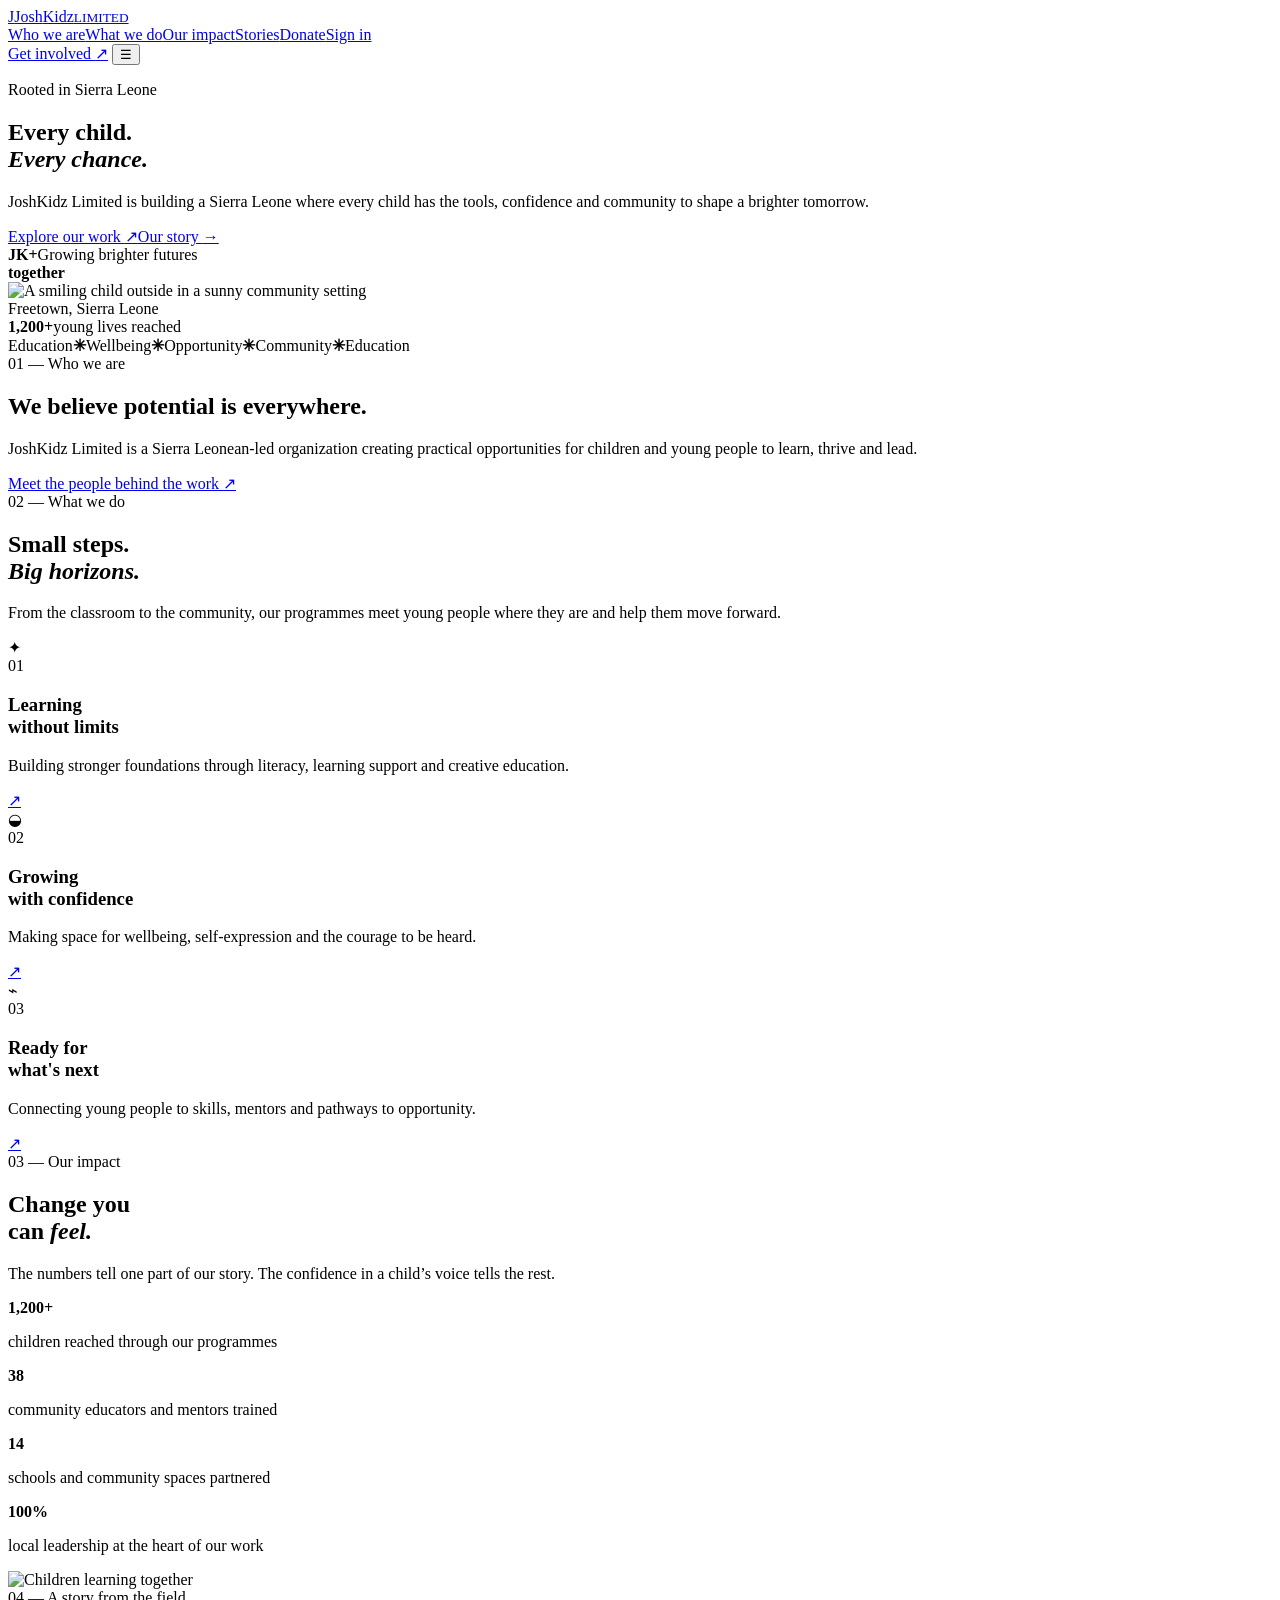
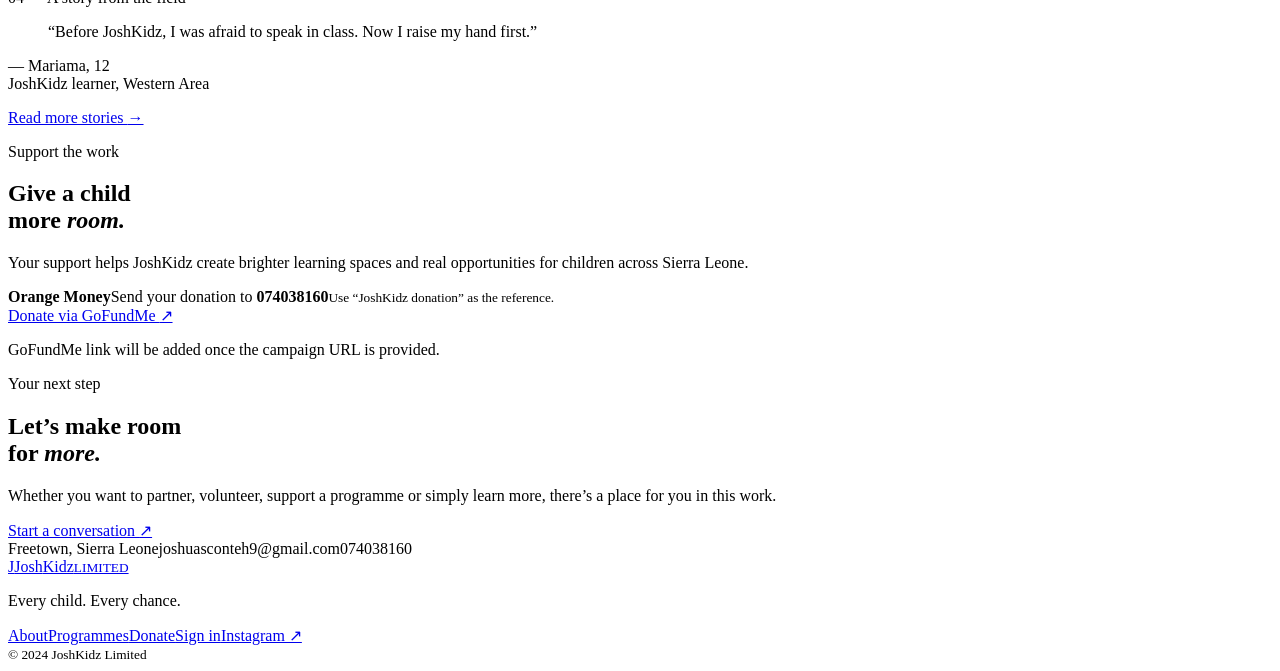
==== index.html @ fcdac900 "Rename joshkid-site.html to index.html" ====
<!doctype html>
<html lang="en">
<head>
  <meta charset="UTF-8" />
  <meta name="viewport" content="width=device-width, initial-scale=1.0" />
  <meta name="description" content="JoshKidz Limited is helping Sierra Leone's children learn, grow and lead brighter futures." />
  <title>JoshKidz Limited | Every child. Every chance.</title>
  <link rel="preconnect" href="https://fonts.googleapis.com">
  <link rel="preconnect" href="https://fonts.gstatic.com" crossorigin>
  <link href="https://fonts.googleapis.com/css2?family=DM+Sans:wght@400;500;600;700&family=Space+Grotesk:wght@500;600;700&display=swap" rel="stylesheet">
  <link rel="stylesheet" href="styles.css" />
  <link rel="stylesheet" href="donation.css" />
</head>
<body>
  <header class="site-header" id="top">
    <a class="brand" href="#top" aria-label="JoshKidz home"><span class="brand-mark">J</span><span>Josh<span>Kidz</span><small>LIMITED</small></span></a>
    <nav class="desktop-nav" aria-label="Main navigation">
      <a href="#about">Who we are</a><a href="#programmes">What we do</a><a href="#impact">Our impact</a><a href="#stories">Stories</a><a href="#donate">Donate</a><a href="auth.html">Sign in</a>
    </nav>
    <a class="header-cta" href="#contact">Get involved <span>↗</span></a>
    <button class="menu-toggle" aria-label="Open menu" aria-expanded="false">☰</button>
  </header>

  <main>
    <section class="hero">
      <div class="hero-copy reveal">
        <p class="eyebrow"><i></i> Rooted in Sierra Leone</p>
        <h1>Every child.<br><em>Every chance.</em></h1>
        <p class="hero-intro">JoshKidz Limited is building a Sierra Leone where every child has the tools, confidence and community to shape a brighter tomorrow.</p>
        <div class="hero-actions"><a class="button button-primary" href="#programmes">Explore our work <span>↗</span></a><a class="text-link" href="#about">Our story <span>→</span></a></div>
        <div class="hero-note"><span class="avatar-stack"><b>J</b><b>K</b><b>+</b></span><span>Growing brighter futures<br><strong>together</strong></span></div>
      </div>
      <div class="hero-art reveal delay-1">
        <div class="sun-disc"></div>
        <img src="https://images.unsplash.com/photo-1504159506876-f8338247a14a?auto=format&fit=crop&w=1200&q=85" alt="A smiling child outside in a sunny community setting" />
        <div class="image-label"><span class="pulse-dot"></span> Freetown, Sierra Leone</div>
        <div class="floating-stat"><strong>1,200+</strong><span>young lives reached</span></div>
      </div>
    </section>

    <section class="ticker" aria-label="Our focus areas"><span>Education</span><b>✳</b><span>Wellbeing</span><b>✳</b><span>Opportunity</span><b>✳</b><span>Community</span><b>✳</b><span>Education</span></section>

    <section class="section intro-section" id="about">
      <div class="section-kicker">01 — Who we are</div>
      <div class="intro-grid"><h2>We believe potential is <span>everywhere.</span></h2><div class="intro-body"><p>JoshKidz Limited is a Sierra Leonean-led organization creating practical opportunities for children and young people to learn, thrive and lead.</p><a class="arrow-link" href="#contact">Meet the people behind the work <span>↗</span></a></div></div>
    </section>

    <section class="programmes-band" id="programmes">
      <div class="section programmes-inner"><div class="section-kicker light">02 — What we do</div><div class="section-heading-row"><h2>Small steps.<br><em>Big horizons.</em></h2><p>From the classroom to the community, our programmes meet young people where they are and help them move forward.</p></div>
        <div class="programme-grid">
          <article class="programme-card card-yellow"><div class="card-icon">✦</div><span class="card-number">01</span><h3>Learning<br>without limits</h3><p>Building stronger foundations through literacy, learning support and creative education.</p><a href="#contact" aria-label="Learn about learning without limits">↗</a></article>
          <article class="programme-card card-coral"><div class="card-icon">◒</div><span class="card-number">02</span><h3>Growing<br>with confidence</h3><p>Making space for wellbeing, self-expression and the courage to be heard.</p><a href="#contact" aria-label="Learn about growing with confidence">↗</a></article>
          <article class="programme-card card-green"><div class="card-icon">⌁</div><span class="card-number">03</span><h3>Ready for<br>what's next</h3><p>Connecting young people to skills, mentors and pathways to opportunity.</p><a href="#contact" aria-label="Learn about ready for what's next">↗</a></article>
        </div>
      </div>
    </section>

    <section class="section impact-section" id="impact"><div class="section-kicker">03 — Our impact</div><div class="impact-grid"><div><h2>Change you<br>can <em>feel.</em></h2><p class="impact-copy">The numbers tell one part of our story. The confidence in a child’s voice tells the rest.</p></div><div class="metrics"><div class="metric"><strong>1,200<span>+</span></strong><p>children reached through our programmes</p></div><div class="metric"><strong>38</strong><p>community educators and mentors trained</p></div><div class="metric"><strong>14</strong><p>schools and community spaces partnered</p></div><div class="metric"><strong>100<span>%</span></strong><p>local leadership at the heart of our work</p></div></div></div></section>

    <section class="story-section" id="stories"><div class="story-image"><img src="https://images.unsplash.com/photo-1542810634-71277d95dcbb?auto=format&fit=crop&w=1000&q=85" alt="Children learning together" /></div><div class="story-copy"><div class="section-kicker">04 — A story from the field</div><blockquote>“Before JoshKidz, I was afraid to speak in class. Now I raise my hand first.”</blockquote><p class="story-person">— Mariama, 12<br><span>JoshKidz learner, Western Area</span></p><a class="text-link" href="#contact">Read more stories <span>→</span></a></div></section>

    <section class="donation-section" id="donate"><div class="donation-inner"><div><p class="eyebrow"><i></i> Support the work</p><h2>Give a child<br>more <em>room.</em></h2></div><div class="donation-copy"><p>Your support helps JoshKidz create brighter learning spaces and real opportunities for children across Sierra Leone.</p><div class="donation-method"><strong>Orange Money</strong><span>Send your donation to <b>074038160</b></span><small>Use “JoshKidz donation” as the reference.</small></div><a class="button button-primary" href="#" aria-label="GoFundMe donation page">Donate via GoFundMe <span>↗</span></a><p class="link-note">GoFundMe link will be added once the campaign URL is provided.</p></div></div></section>

    <section class="contact-section" id="contact"><div class="contact-inner"><div><p class="eyebrow"><i></i> Your next step</p><h2>Let’s make room<br>for <em>more.</em></h2></div><div class="contact-side"><p>Whether you want to partner, volunteer, support a programme or simply learn more, there’s a place for you in this work.</p><a class="button button-light" href="mailto:joshuasconteh9@gmail.com">Start a conversation <span>↗</span></a><div class="contact-details"><span>Freetown, Sierra Leone</span><span>joshuasconteh9@gmail.com</span><span>074038160</span></div></div></div></section>
  </main>
  <footer class="site-footer"><a class="brand" href="#top"><span class="brand-mark">J</span><span>Josh<span>Kidz</span><small>LIMITED</small></span></a><p>Every child. Every chance.</p><div class="footer-links"><a href="#about">About</a><a href="#programmes">Programmes</a><a href="#donate">Donate</a><a href="auth.html">Sign in</a><a href="#top">Instagram ↗</a></div><small>© 2024 JoshKidz Limited</small></footer>
  <script src="script.js"></script>
</body>
</html>
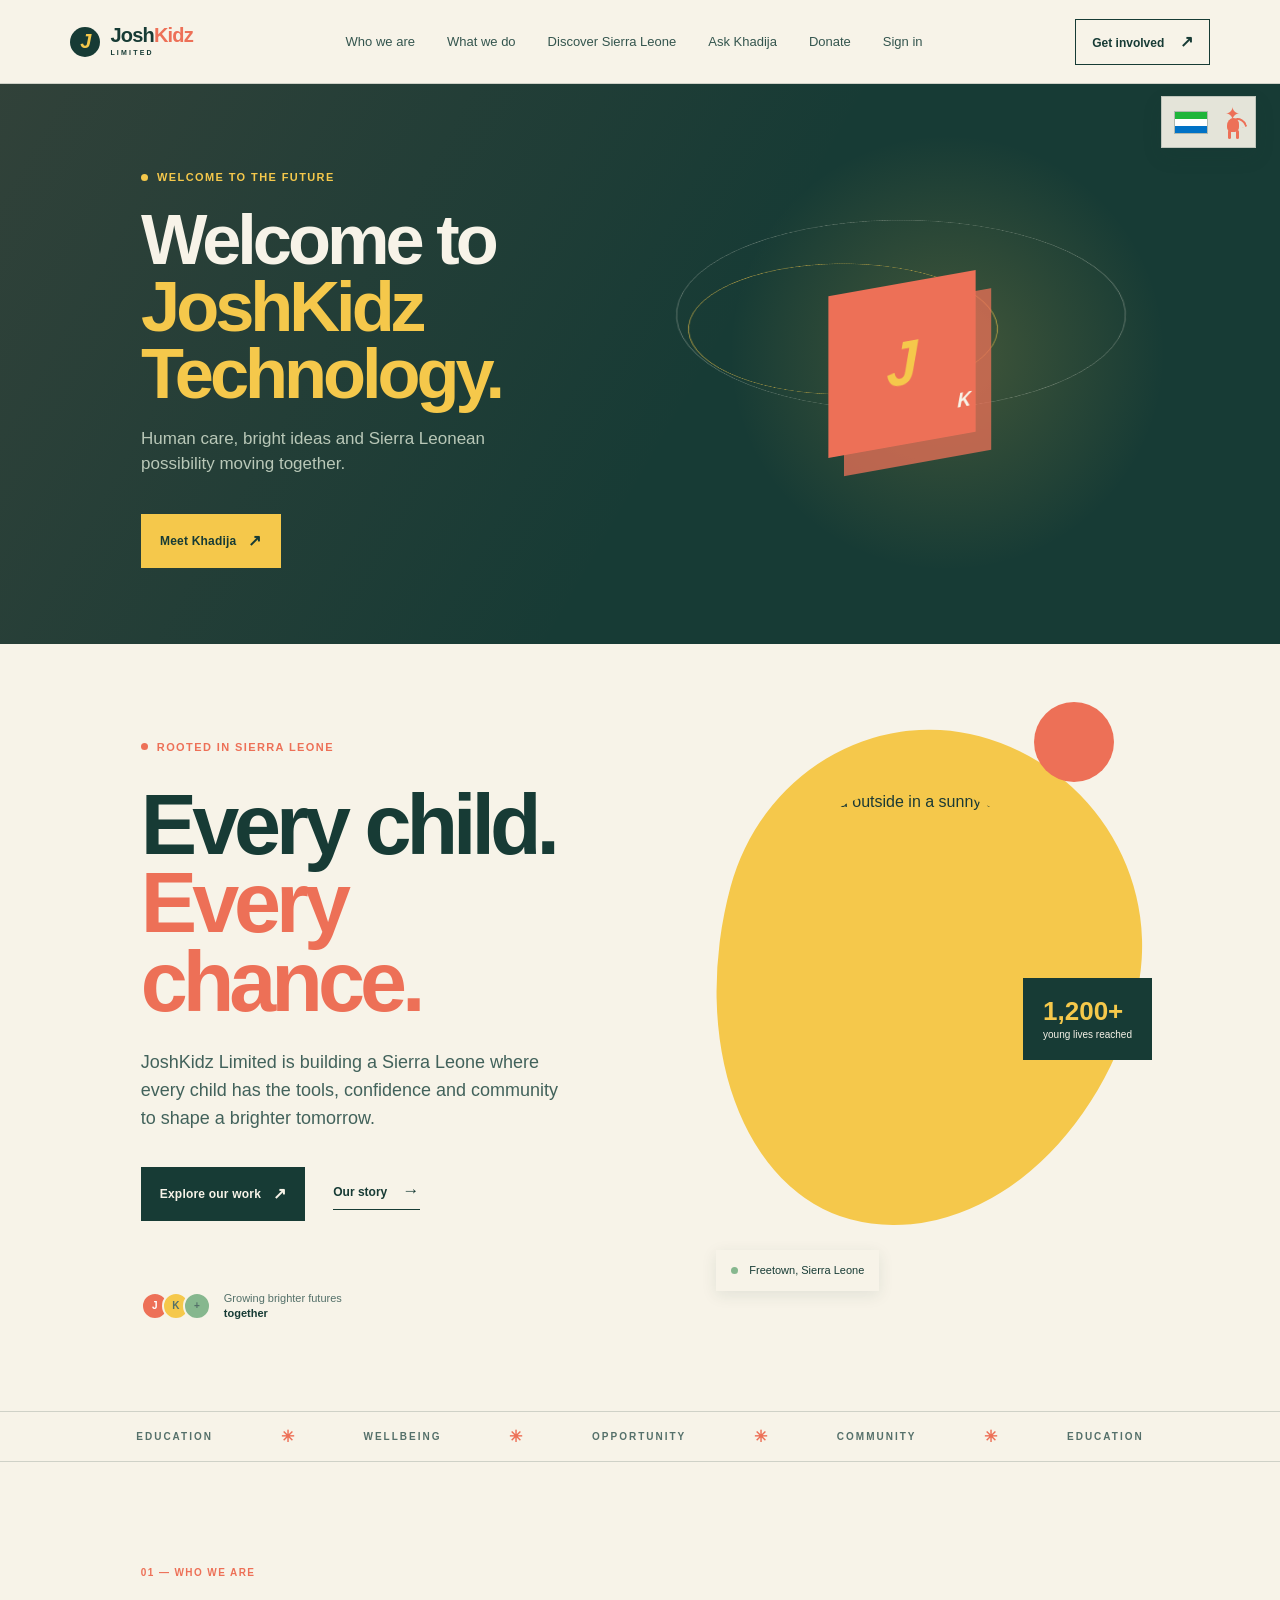
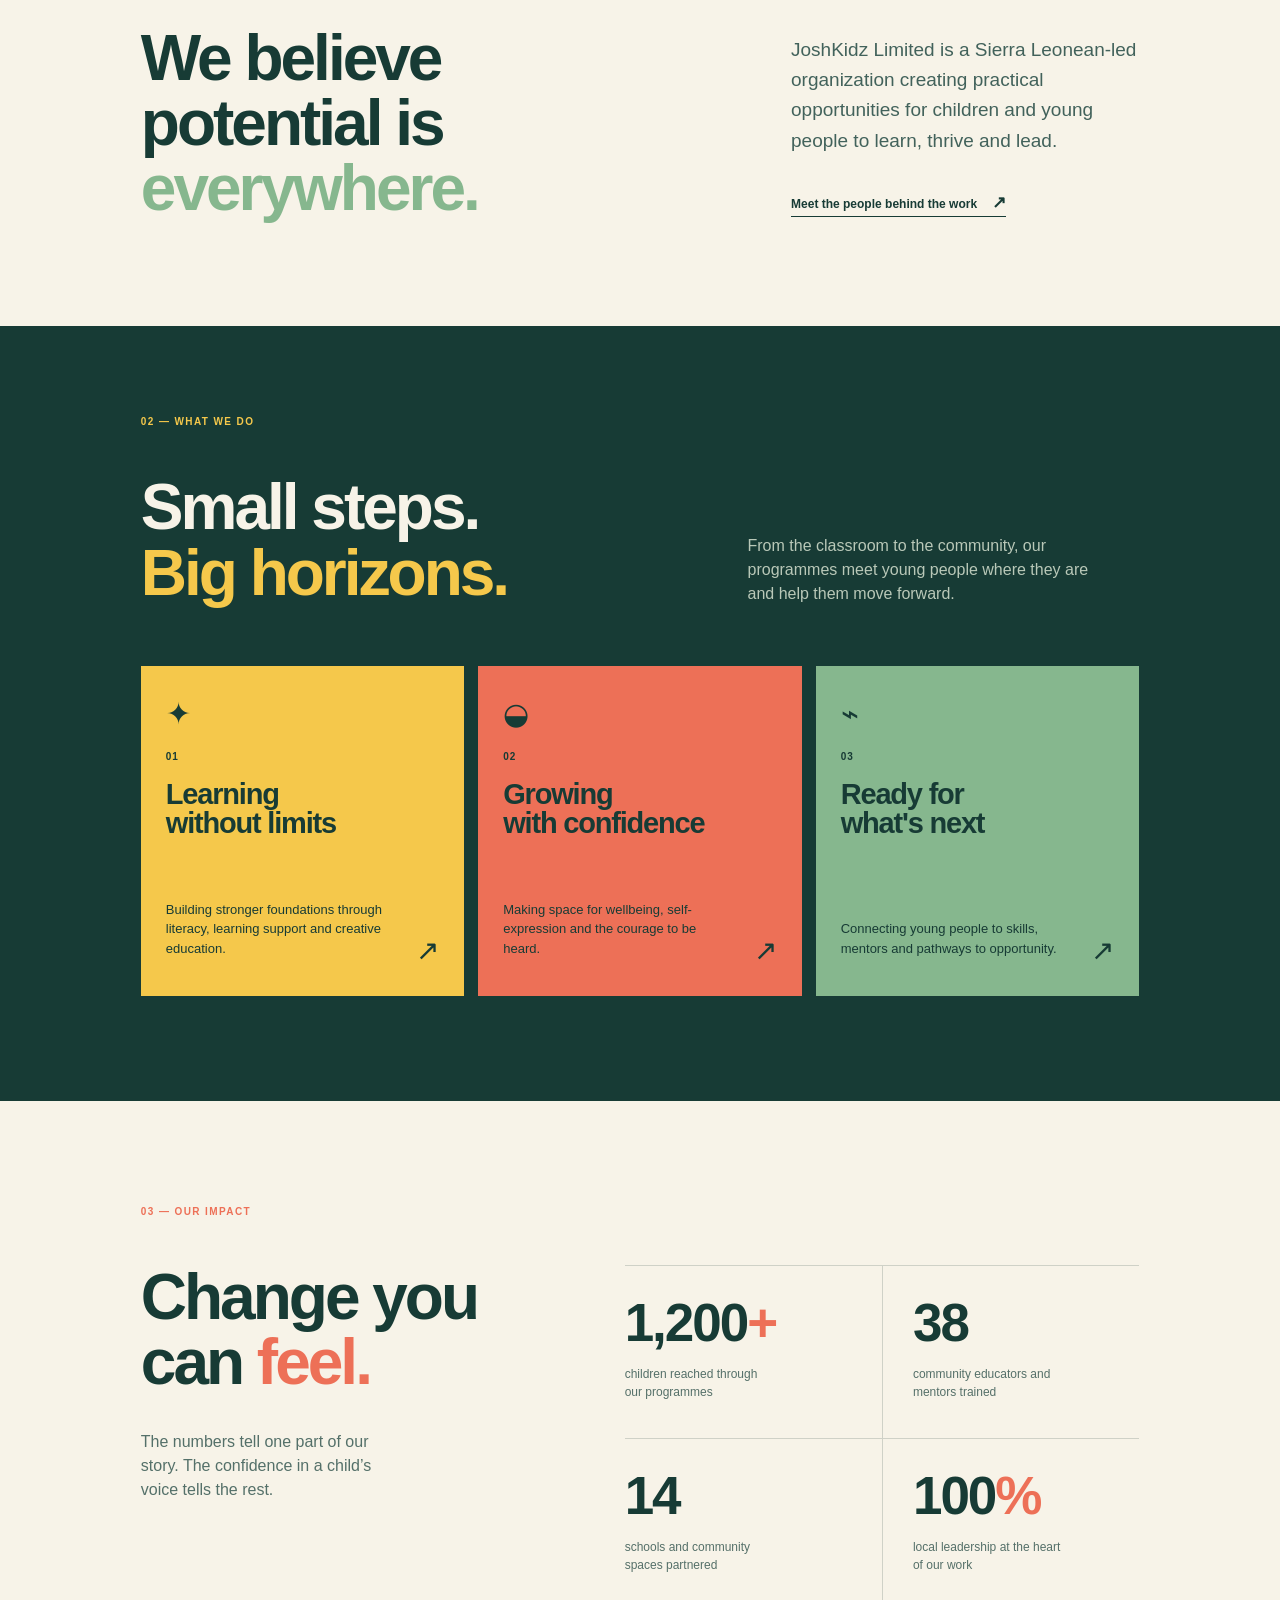
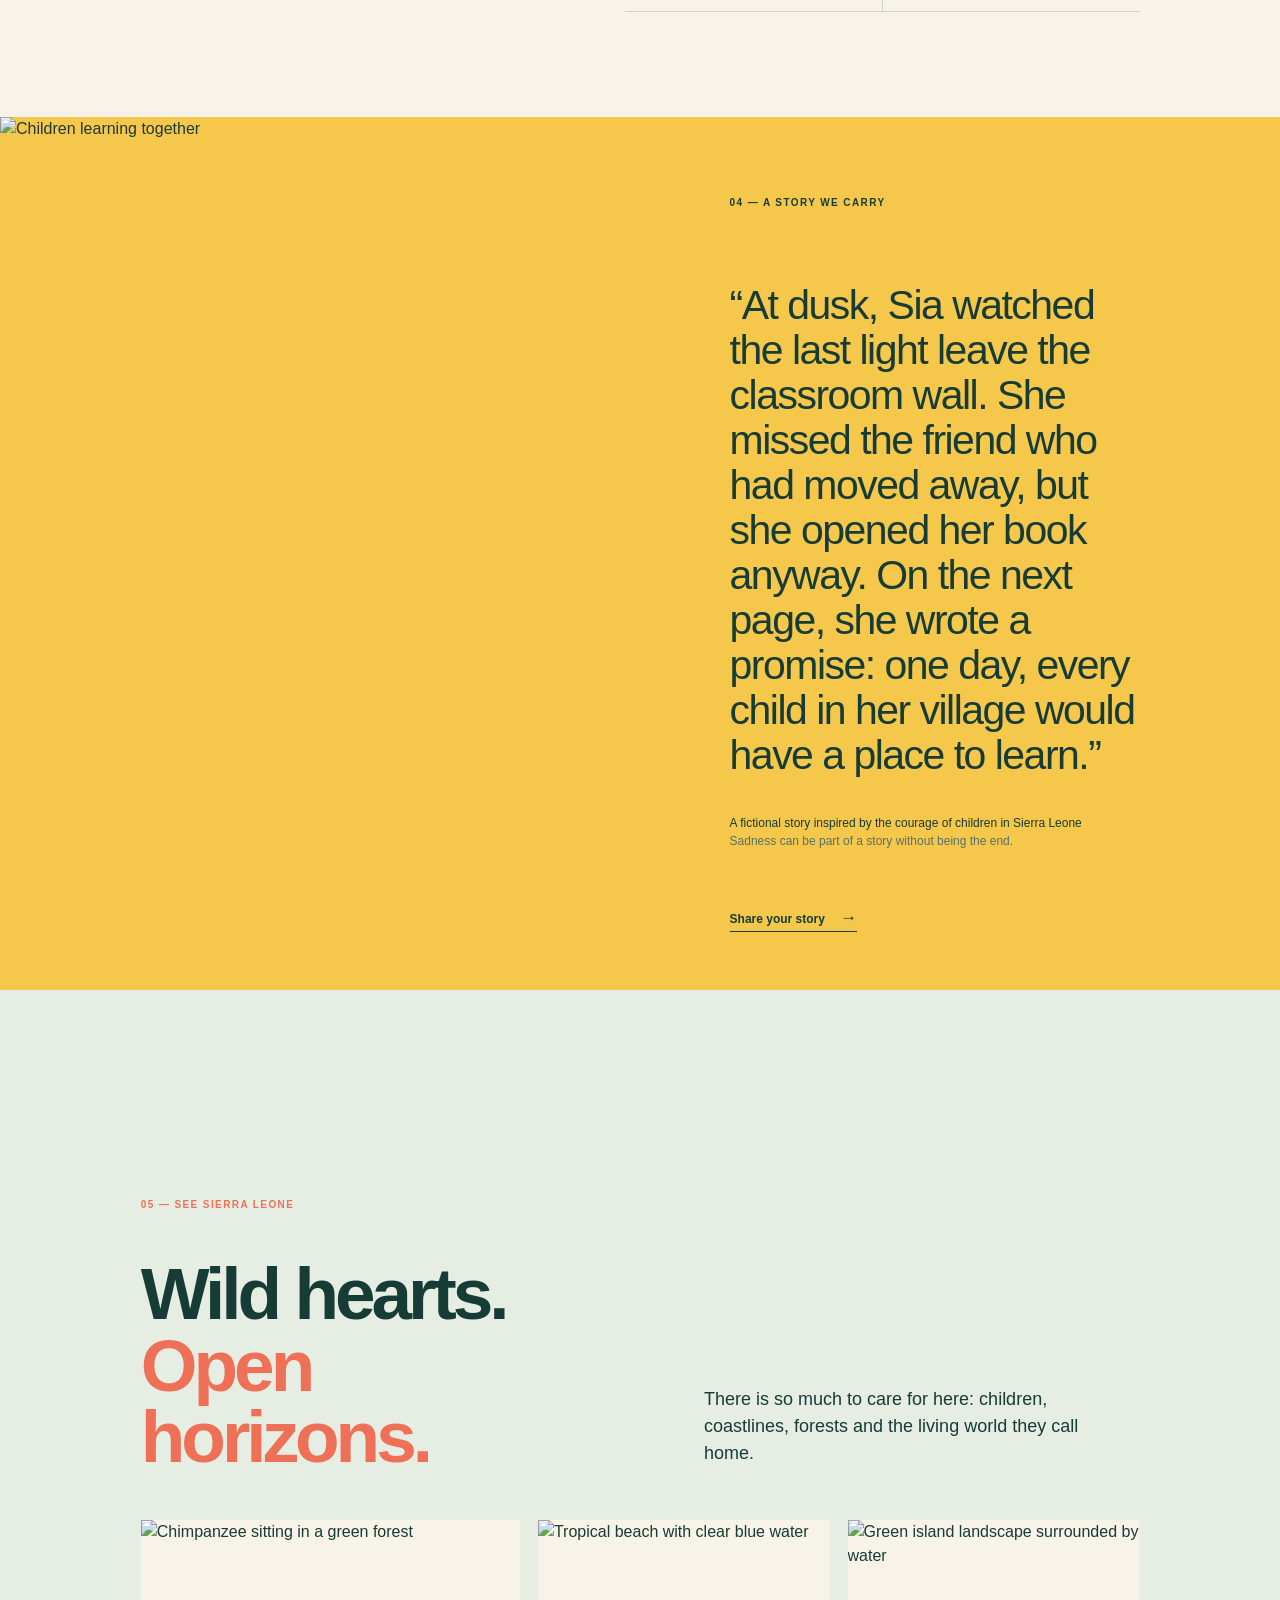
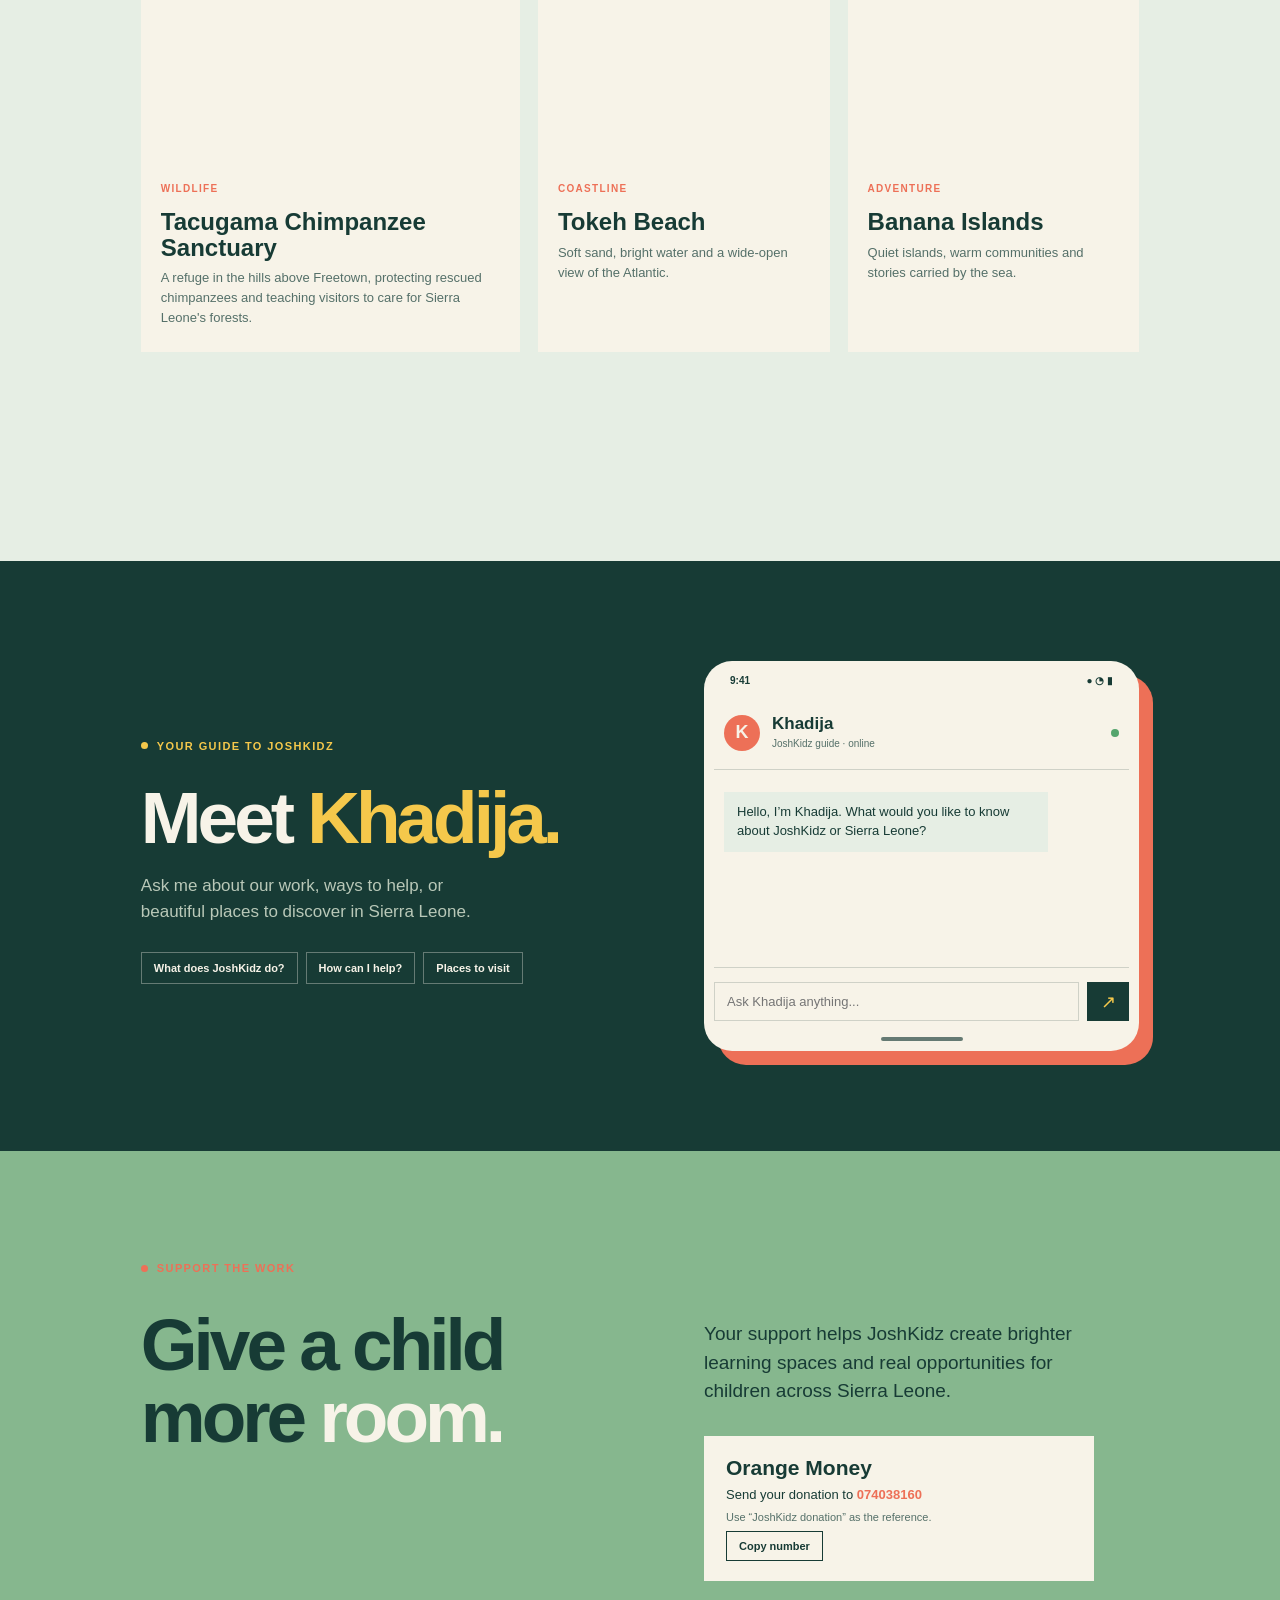
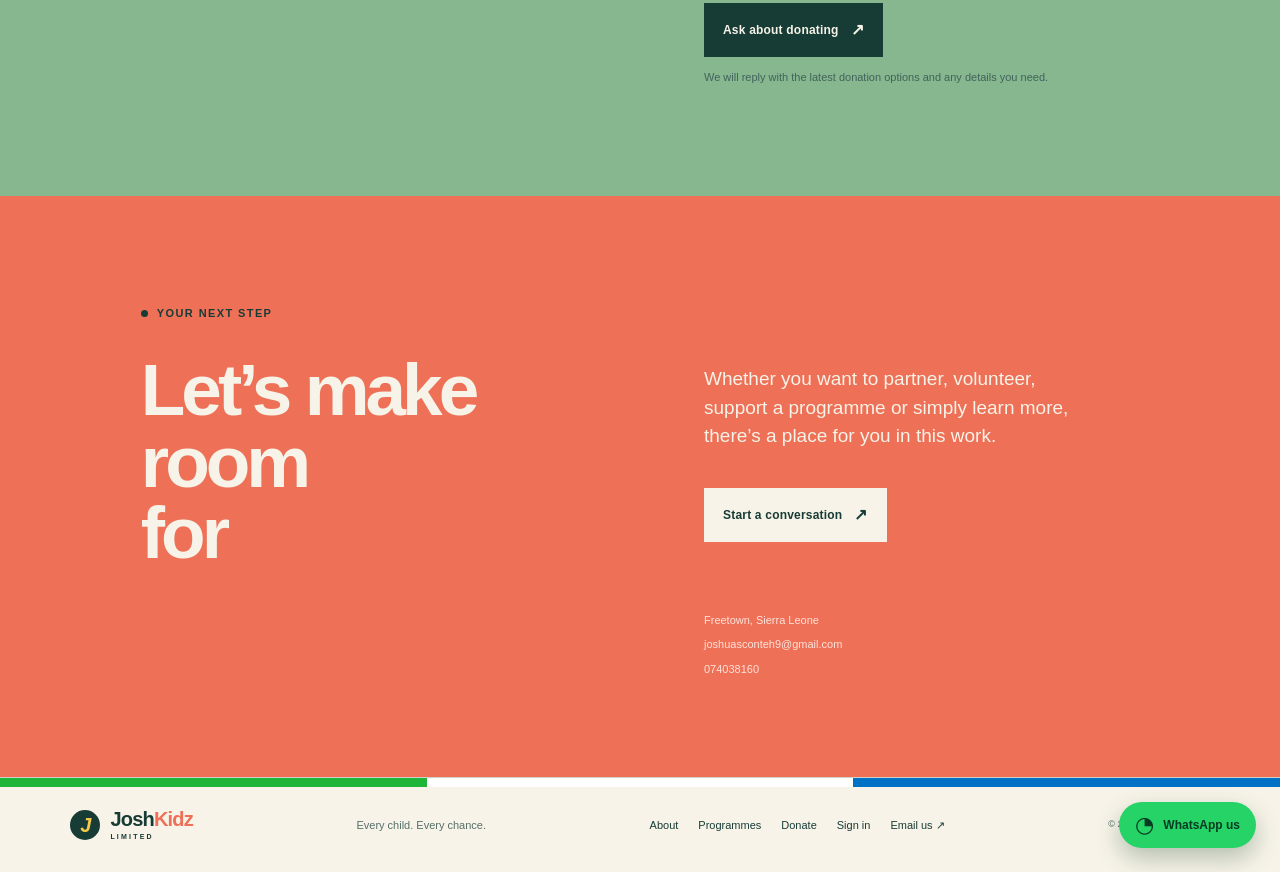
==== commit 962d289a: "Add files via upload" ====
--- a/index.html
+++ b/index.html
@@ -10,16 +10,20 @@
   <link href="https://fonts.googleapis.com/css2?family=DM+Sans:wght@400;500;600;700&family=Space+Grotesk:wght@500;600;700&display=swap" rel="stylesheet">
   <link rel="stylesheet" href="styles.css" />
   <link rel="stylesheet" href="donation.css" />
+  <link rel="stylesheet" href="site-enhancements.css" />
 </head>
 <body>
   <header class="site-header" id="top">
     <a class="brand" href="#top" aria-label="JoshKidz home"><span class="brand-mark">J</span><span>Josh<span>Kidz</span><small>LIMITED</small></span></a>
     <nav class="desktop-nav" aria-label="Main navigation">
-      <a href="#about">Who we are</a><a href="#programmes">What we do</a><a href="#impact">Our impact</a><a href="#stories">Stories</a><a href="#donate">Donate</a><a href="auth.html">Sign in</a>
+      <a href="#about">Who we are</a><a href="#programmes">What we do</a><a href="#discover">Discover Sierra Leone</a><a href="#khadija">Ask Khadija</a><a href="#donate">Donate</a><a href="auth.html">Sign in</a>
     </nav>
     <a class="header-cta" href="#contact">Get involved <span>↗</span></a>
     <button class="menu-toggle" aria-label="Open menu" aria-expanded="false">☰</button>
   </header>
+  <div class="corner-emblem" aria-label="Sierra Leone flag with a standing lion"><div class="corner-flag"><span></span><span></span><span></span></div><div class="corner-lion" aria-hidden="true"><span class="lion-mane">✦</span><span class="lion-body"></span><span class="lion-tail"></span><span class="lion-leg leg-one"></span><span class="lion-leg leg-two"></span></div></div>
+
+  <section class="welcome-stage" aria-labelledby="welcome-title"><div class="welcome-orbit orbit-one"></div><div class="welcome-orbit orbit-two"></div><div class="welcome-copy"><p class="eyebrow"><i></i> Welcome to the future</p><h2 id="welcome-title">Welcome to<br><em>JoshKidz Technology.</em></h2><p>Human care, bright ideas and Sierra Leonean possibility moving together.</p><a class="button welcome-button" href="#khadija">Meet Khadija <span>↗</span></a></div><div class="welcome-cube" aria-hidden="true"><span>J</span><span>K</span><span>+</span></div></section>
 
   <main>
     <section class="hero">
@@ -57,13 +61,17 @@
 
     <section class="section impact-section" id="impact"><div class="section-kicker">03 — Our impact</div><div class="impact-grid"><div><h2>Change you<br>can <em>feel.</em></h2><p class="impact-copy">The numbers tell one part of our story. The confidence in a child’s voice tells the rest.</p></div><div class="metrics"><div class="metric"><strong>1,200<span>+</span></strong><p>children reached through our programmes</p></div><div class="metric"><strong>38</strong><p>community educators and mentors trained</p></div><div class="metric"><strong>14</strong><p>schools and community spaces partnered</p></div><div class="metric"><strong>100<span>%</span></strong><p>local leadership at the heart of our work</p></div></div></div></section>
 
-    <section class="story-section" id="stories"><div class="story-image"><img src="https://images.unsplash.com/photo-1542810634-71277d95dcbb?auto=format&fit=crop&w=1000&q=85" alt="Children learning together" /></div><div class="story-copy"><div class="section-kicker">04 — A story from the field</div><blockquote>“Before JoshKidz, I was afraid to speak in class. Now I raise my hand first.”</blockquote><p class="story-person">— Mariama, 12<br><span>JoshKidz learner, Western Area</span></p><a class="text-link" href="#contact">Read more stories <span>→</span></a></div></section>
+    <section class="story-section" id="stories"><div class="story-image"><img src="https://images.unsplash.com/photo-1542810634-71277d95dcbb?auto=format&fit=crop&w=1000&q=85" alt="Children learning together" /></div><div class="story-copy"><div class="section-kicker">04 — A story we carry</div><blockquote>“At dusk, Sia watched the last light leave the classroom wall. She missed the friend who had moved away, but she opened her book anyway. On the next page, she wrote a promise: one day, every child in her village would have a place to learn.”</blockquote><p class="story-person">A fictional story inspired by the courage of children in Sierra Leone<br><span>Sadness can be part of a story without being the end.</span></p><a class="text-link" href="#contact">Share your story <span>→</span></a></div></section>
 
-    <section class="donation-section" id="donate"><div class="donation-inner"><div><p class="eyebrow"><i></i> Support the work</p><h2>Give a child<br>more <em>room.</em></h2></div><div class="donation-copy"><p>Your support helps JoshKidz create brighter learning spaces and real opportunities for children across Sierra Leone.</p><div class="donation-method"><strong>Orange Money</strong><span>Send your donation to <b>074038160</b></span><small>Use “JoshKidz donation” as the reference.</small></div><a class="button button-primary" href="#" aria-label="GoFundMe donation page">Donate via GoFundMe <span>↗</span></a><p class="link-note">GoFundMe link will be added once the campaign URL is provided.</p></div></div></section>
+    <section class="discover-section" id="discover"><div class="section discover-inner"><div class="section-kicker">05 — See Sierra Leone</div><div class="discover-heading"><h2>Wild hearts.<br><em>Open horizons.</em></h2><p>There is so much to care for here: children, coastlines, forests and the living world they call home.</p></div><div class="place-grid"><article class="place-card place-wide"><img src="https://images.unsplash.com/photo-1549366021-9f761d450615?auto=format&fit=crop&w=1200&q=85" alt="Chimpanzee sitting in a green forest" /><div><span>Wildlife</span><h3>Tacugama Chimpanzee Sanctuary</h3><p>A refuge in the hills above Freetown, protecting rescued chimpanzees and teaching visitors to care for Sierra Leone's forests.</p></div></article><article class="place-card"><img src="https://images.unsplash.com/photo-1507523630965-3be1d4c0d9b1?auto=format&fit=crop&w=900&q=85" alt="Tropical beach with clear blue water" /><div><span>Coastline</span><h3>Tokeh Beach</h3><p>Soft sand, bright water and a wide-open view of the Atlantic.</p></div></article><article class="place-card"><img src="https://images.unsplash.com/photo-1500534623283-312aade485b7?auto=format&fit=crop&w=900&q=85" alt="Green island landscape surrounded by water" /><div><span>Adventure</span><h3>Banana Islands</h3><p>Quiet islands, warm communities and stories carried by the sea.</p></div></article></div></div></section>
+
+    <section class="khadija-section" id="khadija"><div class="khadija-inner"><div class="khadija-intro"><p class="eyebrow"><i></i> Your guide to JoshKidz</p><h2>Meet <em>Khadija.</em></h2><p>Ask me about our work, ways to help, or beautiful places to discover in Sierra Leone.</p><div class="chat-suggestions"><button type="button" data-chat-prompt="What does JoshKidz do?">What does JoshKidz do?</button><button type="button" data-chat-prompt="How can I help?">How can I help?</button><button type="button" data-chat-prompt="What places should I visit?">Places to visit</button></div></div><div class="chat-panel phone-shell"><div class="phone-status"><span>9:41</span><span>● ◔ ▮</span></div><div class="chat-header"><span class="khadija-avatar">K</span><div><strong>Khadija</strong><small>JoshKidz guide · online</small></div><span class="online-dot"></span></div><div class="chat-messages" aria-live="polite"><div class="chat-message assistant">Hello, I’m Khadija. What would you like to know about JoshKidz or Sierra Leone?</div></div><form class="chat-form"><label class="sr-only" for="chat-input">Message Khadija</label><input id="chat-input" type="text" placeholder="Ask Khadija anything..." autocomplete="off" required /><button type="submit" aria-label="Send message">↗</button></form><div class="phone-home"></div></div></div></section>
+
+    <section class="donation-section" id="donate"><div class="donation-inner"><div><p class="eyebrow"><i></i> Support the work</p><h2>Give a child<br>more <em>room.</em></h2></div><div class="donation-copy"><p>Your support helps JoshKidz create brighter learning spaces and real opportunities for children across Sierra Leone.</p><div class="donation-method"><strong>Orange Money</strong><span>Send your donation to <b>074038160</b></span><small>Use “JoshKidz donation” as the reference.</small><button class="copy-number" type="button" data-copy="074038160">Copy number</button></div><a class="button button-primary" href="mailto:joshuasconteh9@gmail.com?subject=JoshKidz%20donation%20support">Ask about donating <span>↗</span></a><p class="link-note">We will reply with the latest donation options and any details you need.</p></div></div></section>
 
     <section class="contact-section" id="contact"><div class="contact-inner"><div><p class="eyebrow"><i></i> Your next step</p><h2>Let’s make room<br>for <em>more.</em></h2></div><div class="contact-side"><p>Whether you want to partner, volunteer, support a programme or simply learn more, there’s a place for you in this work.</p><a class="button button-light" href="mailto:joshuasconteh9@gmail.com">Start a conversation <span>↗</span></a><div class="contact-details"><span>Freetown, Sierra Leone</span><span>joshuasconteh9@gmail.com</span><span>074038160</span></div></div></div></section>
   </main>
-  <footer class="site-footer"><a class="brand" href="#top"><span class="brand-mark">J</span><span>Josh<span>Kidz</span><small>LIMITED</small></span></a><p>Every child. Every chance.</p><div class="footer-links"><a href="#about">About</a><a href="#programmes">Programmes</a><a href="#donate">Donate</a><a href="auth.html">Sign in</a><a href="#top">Instagram ↗</a></div><small>© 2024 JoshKidz Limited</small></footer>
+  <a class="whatsapp-button" href="https://wa.me/23274038160?text=Hello%20JoshKidz%20Technology%2C%20I%20would%20like%20to%20learn%20more." target="_blank" rel="noopener" aria-label="Contact JoshKidz on WhatsApp"><span aria-hidden="true">◔</span><strong>WhatsApp us</strong></a><footer class="site-footer"><div class="flag-stripe" aria-label="Sierra Leone flag"><span></span><span></span><span></span></div><a class="brand" href="#top"><span class="brand-mark">J</span><span>Josh<span>Kidz</span><small>LIMITED</small></span></a><p>Every child. Every chance.</p><div class="footer-links"><a href="#about">About</a><a href="#programmes">Programmes</a><a href="#donate">Donate</a><a href="auth.html">Sign in</a><a href="mailto:joshuasconteh9@gmail.com">Email us ↗</a></div><small>© <span id="copyright-year">2026</span> JoshKidz Limited</small></footer>
   <script src="script.js"></script>
 </body>
-</html>
+</html>
--- a/styles.css
+++ b/styles.css
@@ -0,0 +1 @@
+:root{--ink:#173b35;--cream:#f7f3e8;--yellow:#f5c84b;--coral:#ed7057;--green:#86b78e;--orange:#ed8a49;--line:rgba(23,59,53,.18);--serif:'Space Grotesk',sans-serif;--sans:'DM Sans',sans-serif}*{box-sizing:border-box}html{scroll-behavior:smooth}body{margin:0;background:var(--cream);color:var(--ink);font-family:var(--sans);font-size:16px;line-height:1.5}a{color:inherit;text-decoration:none}.site-header{height:84px;display:flex;align-items:center;justify-content:space-between;padding:0 5.5vw;border-bottom:1px solid var(--line);position:relative;z-index:5;background:var(--cream)}.brand{display:flex;align-items:center;gap:10px;font:700 20px var(--serif);letter-spacing:-.8px}.brand>span:last-child{position:relative;line-height:.8}.brand>span:last-child>span{color:var(--coral)}.brand small{display:block;font:600 7px var(--sans);letter-spacing:2.2px;margin-top:6px}.brand-mark{width:30px;height:30px;background:var(--ink);color:var(--yellow);display:grid;place-items:center;border-radius:50%;font:700 20px var(--serif);font-style:italic}.desktop-nav{display:flex;gap:32px;font-size:13px;color:#34554e}.desktop-nav a:hover,.footer-links a:hover{color:var(--coral)}.header-cta{border:1px solid var(--ink);padding:10px 16px;font-size:12px;font-weight:700}.header-cta span,.button span{font-size:16px;margin-left:12px}.menu-toggle{display:none;background:none;border:0;font-size:22px;color:var(--ink)}.hero{min-height:680px;display:grid;grid-template-columns:1fr 1fr;gap:5vw;padding:86px 10vw 90px 11vw;overflow:hidden}.eyebrow{font:600 11px var(--sans);letter-spacing:1.4px;text-transform:uppercase;color:var(--coral);display:flex;align-items:center;gap:9px}.eyebrow i,.pulse-dot{width:7px;height:7px;background:var(--coral);display:inline-block;border-radius:50%}.hero h1{font:600 clamp(55px,6.6vw,96px)/.93 var(--serif);letter-spacing:-5px;margin:33px 0 28px}.hero h1 em,.section h2 em,.contact-section h2 em{color:var(--coral);font-style:normal}.hero-intro{font-size:18px;line-height:1.55;max-width:430px;color:#42625b}.hero-actions{display:flex;align-items:center;gap:28px;margin-top:34px}.button{display:inline-flex;align-items:center;padding:15px 19px;font-size:12px;font-weight:700;letter-spacing:.2px}.button-primary{background:var(--ink);color:var(--cream)}.button-primary:hover{background:var(--coral)}.text-link,.arrow-link{font-weight:700;font-size:12px;border-bottom:1px solid var(--ink);padding-bottom:5px}.text-link span,.arrow-link span{font-size:17px;margin-left:12px}.hero-note{display:flex;align-items:center;gap:13px;font-size:11px;line-height:1.35;color:#547069;margin-top:70px}.hero-note strong{color:var(--ink)}.avatar-stack{display:flex}.avatar-stack b{width:28px;height:28px;border-radius:50%;display:grid;place-items:center;border:2px solid var(--cream);margin-left:-7px;font-size:10px}.avatar-stack b:first-child{margin-left:0;background:var(--coral);color:white}.avatar-stack b:nth-child(2){background:var(--yellow)}.avatar-stack b:last-child{background:var(--green)}.hero-art{position:relative;min-height:480px;display:flex;align-items:center;justify-content:center}.hero-art:before{content:'';position:absolute;width:420px;height:500px;background:var(--yellow);border-radius:48% 52% 52% 48%/42% 43% 57% 58%;transform:rotate(15deg);right:4%;top:0}.hero-art img{position:relative;width:min(370px,78%);height:470px;object-fit:cover;border-radius:48% 48% 10px 10px;z-index:1;filter:saturate(.85)}.sun-disc{position:absolute;right:8%;top:-28px;width:80px;height:80px;border-radius:50%;background:var(--coral);z-index:2}.image-label{position:absolute;bottom:30px;left:8%;background:var(--cream);z-index:2;font-size:11px;padding:12px 15px;box-shadow:0 4px 16px #173b3518}.pulse-dot{margin-right:8px;background:var(--green)}.floating-stat{position:absolute;z-index:2;right:0;top:42%;background:var(--ink);color:var(--cream);padding:18px 20px;display:flex;flex-direction:column}.floating-stat strong{font:600 26px var(--serif);color:var(--yellow)}.floating-stat span{font-size:10px}.ticker{border-block:1px solid var(--line);display:flex;justify-content:space-around;align-items:center;padding:15px 8vw;text-transform:uppercase;font:600 10px var(--serif);letter-spacing:2px;color:#55706a}.ticker b{color:var(--coral);font-size:16px}.section{padding:105px 11vw}.section-kicker{font:700 10px var(--sans);letter-spacing:1.4px;text-transform:uppercase;color:var(--coral);margin-bottom:48px}.intro-grid{display:grid;grid-template-columns:1.2fr .8fr;gap:10vw}.section h2{font:600 clamp(42px,5vw,70px)/1.02 var(--serif);letter-spacing:-3px;margin:0}.section h2 span{color:var(--green)}.intro-body{padding-top:9px}.intro-body p{font-size:19px;line-height:1.6;max-width:430px;margin:0 0 34px;color:#42625b}.programmes-band{background:var(--ink);color:var(--cream)}.programmes-inner{padding-top:90px;padding-bottom:105px}.light{color:var(--yellow)}.section-heading-row{display:grid;grid-template-columns:1.1fr .9fr;gap:10vw;align-items:end;margin-bottom:60px}.section-heading-row p{max-width:350px;color:#b9c8b8;margin:0;font-size:16px}.programmes-band h2{color:var(--cream)}.programmes-band h2 em{color:var(--yellow)}.programme-grid{display:grid;grid-template-columns:repeat(3,1fr);gap:14px}.programme-card{min-height:330px;padding:25px;position:relative;color:var(--ink);display:flex;flex-direction:column}.card-yellow{background:var(--yellow)}.card-coral{background:var(--coral)}.card-green{background:var(--green)}.card-icon{font-size:30px;height:58px}.card-number{font-size:10px;font-weight:700;letter-spacing:1px}.programme-card h3{font:600 29px/1 var(--serif);letter-spacing:-1.2px;margin:16px 0}.programme-card p{font-size:13px;max-width:225px;margin-top:auto}.programme-card>a{position:absolute;bottom:24px;right:25px;font-size:28px}.impact-grid{display:grid;grid-template-columns:.8fr 1.2fr;gap:11vw}.impact-copy{margin-top:34px;max-width:270px;color:#547069}.metrics{display:grid;grid-template-columns:1fr 1fr;border-top:1px solid var(--line)}.metric{padding:26px 30px 25px 0;border-bottom:1px solid var(--line)}.metric:nth-child(even){padding-left:30px;border-left:1px solid var(--line)}.metric strong{font:600 53px var(--serif);letter-spacing:-2px}.metric strong span{color:var(--coral)}.metric p{font-size:12px;color:#557069;max-width:150px}.story-section{display:grid;grid-template-columns:1fr 1fr;background:var(--yellow)}.story-image{height:510px}.story-image img{width:100%;height:100%;object-fit:cover;filter:saturate(.75)}.story-copy{padding:80px 11vw 60px 7vw}.story-copy .section-kicker{color:var(--ink)}blockquote{font:500 clamp(28px,3.2vw,45px)/1.1 var(--serif);letter-spacing:-1.5px;margin:75px 0 35px;max-width:480px}.story-person{font-size:12px;line-height:1.5;margin-bottom:55px}.story-person span{color:#557069}.contact-section{background:var(--coral);color:var(--cream)}.contact-inner{padding:100px 11vw;display:grid;grid-template-columns:1fr 1fr;gap:10vw}.contact-section .eyebrow{color:var(--ink)}.contact-section .eyebrow i{background:var(--ink)}.contact-section h2{font:600 clamp(48px,5.7vw,80px)/.98 var(--serif);letter-spacing:-4px;margin:35px 0}.contact-side{padding-top:50px}.contact-side>p{font-size:19px;line-height:1.5;max-width:390px}.button-light{background:var(--cream);color:var(--ink);margin-top:18px}.contact-details{display:flex;flex-direction:column;gap:8px;font-size:11px;margin-top:70px;color:#ffe2d9}.site-footer{padding:32px 5.5vw;display:flex;align-items:center;justify-content:space-between;gap:25px;background:var(--cream);border-top:1px solid var(--line);font-size:11px}.site-footer p{margin:0;color:#557069}.footer-links{display:flex;gap:20px}.site-footer>small{color:#557069}.reveal{animation:rise .8s both}.delay-1{animation-delay:.15s}@keyframes rise{from{opacity:0;transform:translateY(18px)}to{opacity:1;transform:none}}@media(max-width:760px){.site-header{height:72px;padding:0 6vw}.desktop-nav,.header-cta{display:none}.menu-toggle{display:block}.hero{display:flex;flex-direction:column;padding:60px 8vw 70px;min-height:auto}.hero h1{letter-spacing:-3px;margin-top:28px}.hero-intro{font-size:16px}.hero-note{margin-top:48px}.hero-art{min-height:430px;margin-top:20px}.hero-art img{height:390px;width:74%}.hero-art:before{width:300px;height:390px}.floating-stat{right:0}.ticker{padding:14px 5vw;gap:10px;overflow:hidden;justify-content:flex-start}.ticker span{white-space:nowrap}.ticker span:nth-of-type(n+4),.ticker b:nth-of-type(n+4){display:none}.section{padding:70px 8vw}.section-kicker{margin-bottom:30px}.intro-grid,.section-heading-row,.impact-grid,.contact-inner{display:block}.intro-body{margin-top:30px}.programmes-inner{padding-top:70px}.section-heading-row p{margin-top:28px}.programme-grid{grid-template-columns:1fr;gap:12px}.programme-card{min-height:280px}.metrics{margin-top:55px}.metric strong{font-size:40px}.metric:nth-child(even){padding-left:18px}.story-section{display:flex;flex-direction:column}.story-image{height:330px}.story-copy{padding:60px 8vw}.story-copy blockquote{margin-top:55px}.contact-inner{padding:70px 8vw}.contact-side{padding-top:0}.contact-section h2{letter-spacing:-2px}.site-footer{align-items:flex-start;flex-wrap:wrap;padding:30px 8vw}.site-footer p{width:100%;order:3}.footer-links{order:2;flex-wrap:wrap}.site-footer>small{width:100%;order:4}}
--- a/donation.css
+++ b/donation.css
@@ -0,0 +1 @@
+.donation-section{background:var(--green);color:var(--ink)}.donation-inner{padding:100px 11vw;display:grid;grid-template-columns:1fr 1fr;gap:10vw}.donation-section h2{font:600 clamp(48px,5.7vw,80px)/.98 var(--serif);letter-spacing:-4px;margin:35px 0}.donation-section h2 em{color:var(--cream);font-style:normal}.donation-copy{padding-top:50px}.donation-copy>p{font-size:19px;line-height:1.5;max-width:390px}.donation-method{background:var(--cream);padding:20px 22px;margin:30px 0 22px;display:flex;flex-direction:column;gap:5px;max-width:390px}.donation-method strong{font:600 21px var(--serif)}.donation-method span{font-size:13px}.donation-method b{color:var(--coral)}.donation-method small{font-size:11px;color:#557069}.link-note{font-size:11px!important;color:#42625b;margin-top:12px}.donation-section .button-primary:hover{background:var(--coral)}@media(max-width:760px){.donation-inner{display:block;padding:70px 8vw}.donation-copy{padding-top:0}.donation-section h2{letter-spacing:-2px}}
--- a/site-enhancements.css
+++ b/site-enhancements.css
@@ -0,0 +1,18 @@
+.copy-number{align-self:flex-start;border:1px solid var(--ink);background:transparent;color:var(--ink);padding:8px 12px;font:600 11px var(--sans);cursor:pointer}.copy-number:hover,.copy-number:focus-visible{background:var(--ink);color:var(--cream)}
+
+@media(max-width:760px){.site-header{height:72px;padding:0 8vw}.menu-toggle{display:block;cursor:pointer}.desktop-nav{display:none}.desktop-nav.mobile-open{display:flex;position:absolute;top:72px;left:0;right:0;padding:18px 8vw;background:var(--cream);border-bottom:1px solid var(--line);flex-direction:column;gap:18px}.header-cta{display:none}}
+
+.discover-section{background:#e6eee4;padding:104px 0}.discover-heading{display:grid;grid-template-columns:1fr 1fr;gap:10vw;align-items:end;margin:28px 0 48px}.discover-heading h2{font:600 clamp(48px,5.7vw,80px)/.98 var(--serif);letter-spacing:-4px;margin:0}.discover-heading h2 em{color:var(--coral);font-style:normal}.discover-heading p{max-width:390px;font-size:18px;margin:0 0 5px}.place-grid{display:grid;grid-template-columns:1.3fr 1fr 1fr;gap:18px}.place-card{background:var(--cream);min-width:0}.place-card img{display:block;width:100%;height:235px;object-fit:cover}.place-wide{grid-column:span 1}.place-card>div{padding:20px 20px 24px}.place-card span{font-size:10px;font-weight:700;letter-spacing:1.3px;text-transform:uppercase;color:var(--coral)}.place-card h3{font:600 24px/1.05 var(--serif);margin:10px 0 8px}.place-card p{font-size:13px;line-height:1.55;margin:0;color:#557069}.khadija-section{background:var(--ink);color:var(--cream);padding:100px 11vw}.khadija-inner{display:grid;grid-template-columns:1fr 1fr;gap:10vw;align-items:center}.khadija-section .eyebrow{color:var(--yellow)}.khadija-section .eyebrow i{background:var(--yellow)}.khadija-intro h2{font:600 clamp(48px,5.7vw,80px)/.98 var(--serif);letter-spacing:-4px;margin:30px 0 20px}.khadija-intro h2 em{color:var(--yellow);font-style:normal}.khadija-intro>p:not(.eyebrow){color:#b9c8b8;max-width:360px;font-size:17px}.chat-suggestions{display:flex;flex-wrap:wrap;gap:8px;margin-top:28px}.chat-suggestions button{border:1px solid rgba(247,243,232,.35);background:transparent;color:var(--cream);padding:9px 12px;font:600 11px var(--sans);cursor:pointer}.chat-suggestions button:hover,.chat-suggestions button:focus-visible{background:var(--yellow);border-color:var(--yellow);color:var(--ink)}.chat-panel{background:var(--cream);color:var(--ink);min-height:390px;display:flex;flex-direction:column;box-shadow:14px 14px 0 var(--coral)}.chat-header{display:flex;align-items:center;gap:12px;padding:18px 20px;border-bottom:1px solid var(--line)}.khadija-avatar{width:36px;height:36px;border-radius:50%;display:grid;place-items:center;background:var(--coral);color:var(--cream);font:700 18px var(--serif)}.chat-header strong{display:block;font:600 17px var(--serif)}.chat-header small{display:block;font-size:10px;color:#557069;margin-top:2px}.online-dot{width:8px;height:8px;border-radius:50%;background:#55a56d;margin-left:auto}.chat-messages{flex:1;display:flex;flex-direction:column;gap:10px;padding:22px 20px;overflow:auto}.chat-message{max-width:82%;padding:11px 13px;font-size:13px;line-height:1.45}.chat-message.assistant{background:#e6eee4;align-self:flex-start}.chat-message.user{background:var(--coral);color:var(--cream);align-self:flex-end}.chat-form{display:flex;gap:8px;padding:14px 16px;border-top:1px solid var(--line)}.chat-form input{min-width:0;flex:1;border:1px solid var(--line);background:transparent;color:var(--ink);padding:11px 12px;font:13px var(--sans);outline:none}.chat-form input:focus{border-color:var(--coral)}.chat-form button{width:42px;border:0;background:var(--ink);color:var(--yellow);font-size:18px;cursor:pointer}.sr-only{position:absolute;width:1px;height:1px;padding:0;margin:-1px;overflow:hidden;clip:rect(0,0,0,0);white-space:nowrap;border:0}.flag-stripe{position:absolute;top:0;left:0;right:0;height:9px;display:flex}.flag-stripe span{flex:1}.flag-stripe span:nth-child(1){background:#1eb53a}.flag-stripe span:nth-child(2){background:#fff}.flag-stripe span:nth-child(3){background:#0072c6}.site-footer{position:relative}
+
+@media(max-width:760px){.discover-section{padding:72px 8vw}.discover-heading,.khadija-inner{display:block}.discover-heading p{margin-top:24px}.place-grid{display:block}.place-card{margin-bottom:16px}.place-card img{height:210px}.khadija-section{padding:72px 8vw}.chat-panel{margin-top:42px;box-shadow:8px 8px 0 var(--coral)}.site-footer{padding-top:34px}}
+
+.phone-shell{border-radius:28px;padding:0 10px 10px;overflow:hidden}.phone-status{display:flex;justify-content:space-between;padding:12px 16px 8px;font-size:10px;font-weight:700}.phone-shell .chat-header{padding-left:10px;padding-right:10px}.phone-shell .chat-messages{padding-left:10px;padding-right:10px}.phone-shell .chat-form{padding-left:0;padding-right:0}.phone-home{width:82px;height:4px;border-radius:4px;background:var(--ink);opacity:.65;margin:2px auto 0}
+
+.corner-emblem{position:fixed;top:96px;right:24px;z-index:15;display:flex;align-items:center;gap:9px;padding:8px 10px 8px 12px;background:rgba(247,243,232,.92);border:1px solid var(--line);box-shadow:0 8px 20px rgba(23,59,53,.12);backdrop-filter:blur(8px);animation:emblem-float 4s ease-in-out infinite}.corner-flag{width:34px;height:23px;display:flex;flex-direction:column;overflow:hidden;border:1px solid rgba(23,59,53,.25)}.corner-flag span{flex:1}.corner-flag span:nth-child(1){background:#1eb53a}.corner-flag span:nth-child(2){background:#fff}.corner-flag span:nth-child(3){background:#0072c6}.corner-lion{position:relative;width:28px;height:34px;color:var(--yellow)}.lion-mane{position:absolute;top:0;left:8px;font-size:18px;line-height:1;color:var(--coral)}.lion-body{position:absolute;top:13px;left:10px;width:12px;height:14px;background:var(--coral);border-radius:55% 45% 35% 35%}.lion-tail{position:absolute;top:12px;left:19px;width:10px;height:11px;border:2px solid var(--coral);border-left:0;border-bottom:0;border-radius:0 10px 0 0;transform:rotate(-15deg)}.lion-leg{position:absolute;top:25px;width:3px;height:9px;background:var(--coral);border-radius:2px}.leg-one{left:11px}.leg-two{left:19px}.corner-emblem:hover{animation-play-state:paused;transform:translateY(-3px)}@keyframes emblem-float{0%,100%{transform:translateY(0)}50%{transform:translateY(-5px)}}
+
+@media(max-width:760px){.corner-emblem{top:82px;right:14px;transform:scale(.9);transform-origin:top right}.corner-emblem:hover{transform:scale(.9) translateY(-3px)}}
+
+body{perspective:1200px}.site-header{transition:transform .35s ease,box-shadow .35s ease}.site-header.scrolled{box-shadow:0 8px 25px rgba(23,59,53,.09);transform:translateZ(10px)}.welcome-stage{min-height:470px;position:relative;display:grid;grid-template-columns:1fr 1fr;align-items:center;gap:4vw;padding:76px 11vw;background:var(--ink);color:var(--cream);overflow:hidden;isolation:isolate}.welcome-stage:before{content:"";position:absolute;inset:0;background:radial-gradient(circle at 74% 48%,rgba(245,200,75,.2),transparent 22%),linear-gradient(120deg,rgba(237,112,87,.12),transparent 55%);z-index:-2}.welcome-copy{position:relative;z-index:2;animation:welcome-in .9s cubic-bezier(.2,.8,.2,1) both}.welcome-copy .eyebrow{color:var(--yellow)}.welcome-copy .eyebrow i{background:var(--yellow)}.welcome-copy h2{font:600 clamp(45px,5.5vw,78px)/.95 var(--serif);letter-spacing:-4px;margin:24px 0 18px}.welcome-copy h2 em{color:var(--yellow);font-style:normal}.welcome-copy>p:not(.eyebrow){max-width:390px;color:#b9c8b8;font-size:17px}.welcome-button{margin-top:20px;background:var(--yellow);color:var(--ink);border-color:var(--yellow)}.welcome-button:hover{background:var(--coral);border-color:var(--coral);color:var(--cream)}.welcome-orbit{position:absolute;border:1px solid rgba(247,243,232,.3);border-radius:50%;transform:rotateX(65deg) rotateZ(-25deg);z-index:-1}.orbit-one{width:450px;height:450px;right:12%;top:1%;animation:orbit-spin 16s linear infinite}.orbit-two{width:310px;height:310px;right:22%;top:16%;border-color:rgba(245,200,75,.65);animation:orbit-spin 11s linear infinite reverse}.welcome-cube{width:170px;height:170px;justify-self:center;display:grid;place-items:center;position:relative;transform-style:preserve-3d;transform:rotateX(-18deg) rotateY(30deg);animation:cube-float 5s ease-in-out infinite;box-shadow:18px 22px 0 rgba(237,112,87,.75);background:var(--coral);font:700 64px var(--serif);color:var(--yellow);font-style:italic}.welcome-cube span{position:absolute}.welcome-cube span:nth-child(2){transform:translateZ(38px) translate(50px,35px);font-size:22px;color:var(--cream)}.welcome-cube span:nth-child(3){transform:translateZ(-38px) translate(-52px,-35px);font-size:22px;color:var(--ink)}.whatsapp-button{position:fixed;right:24px;bottom:24px;z-index:20;display:flex;align-items:center;gap:9px;background:#25d366;color:#073b22;padding:12px 16px;border-radius:999px;box-shadow:0 10px 25px rgba(7,59,34,.28);font-size:12px;animation:whatsapp-pulse 3s ease-in-out infinite}.whatsapp-button span{font-size:22px;line-height:1}.whatsapp-button:hover,.whatsapp-button:focus-visible{transform:translateY(-4px) rotate(-2deg);box-shadow:0 14px 30px rgba(7,59,34,.35)}.scroll-progress{position:fixed;top:0;left:0;height:3px;width:0;background:var(--coral);z-index:50;transition:width .1s linear}@keyframes welcome-in{from{opacity:0;transform:translateY(22px) rotateX(8deg)}to{opacity:1;transform:translateY(0) rotateX(0)}}@keyframes orbit-spin{to{transform:rotateX(65deg) rotateZ(335deg)}}@keyframes cube-float{0%,100%{transform:rotateX(-18deg) rotateY(30deg) translateY(0)}50%{transform:rotateX(-12deg) rotateY(42deg) translateY(-14px)}}@keyframes whatsapp-pulse{0%,70%,100%{box-shadow:0 10px 25px rgba(7,59,34,.28)}85%{box-shadow:0 10px 25px rgba(37,211,102,.28),0 0 0 10px rgba(37,211,102,.1)}}
+
+@media(max-width:760px){.welcome-stage{min-height:610px;display:block;padding:74px 8vw}.welcome-cube{margin:70px auto 0;width:140px;height:140px}.orbit-one{right:-30%;top:28%}.orbit-two{right:2%;top:39%}.whatsapp-button{right:14px;bottom:14px;padding:11px 13px}.whatsapp-button strong{font-size:11px}}
+@media(prefers-reduced-motion:reduce){*,*:before,*:after{animation-duration:.01ms!important;animation-iteration-count:1!important;scroll-behavior:auto!important;transition-duration:.01ms!important}}
